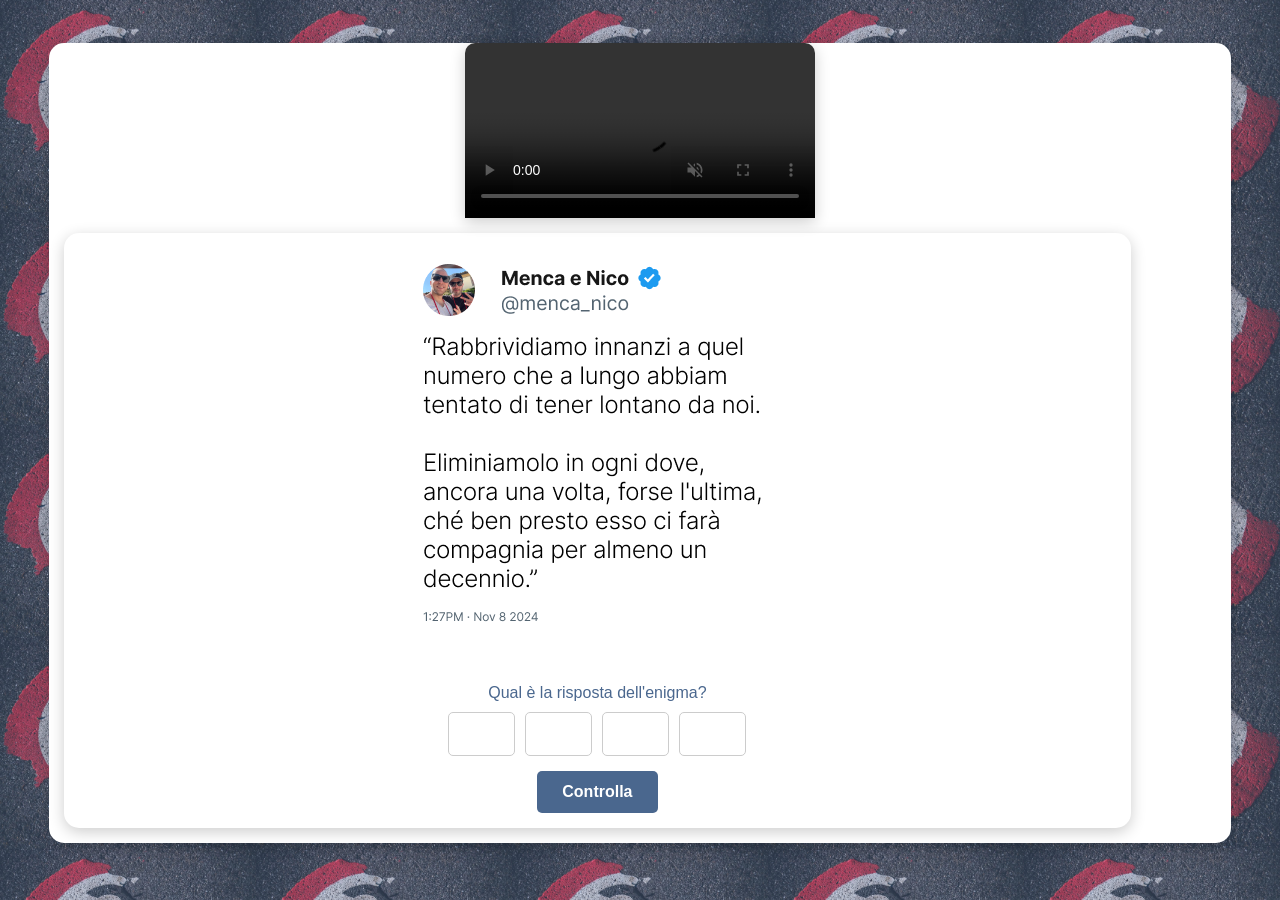
==== index.html @ 26e37686 "Update index.html" ====
<!DOCTYPE html>
<html lang="it">
<head>
    <meta charset="UTF-8">
    <meta name="viewport" content="width=device-width, initial-scale=1.0">
    <title>Menca e Nico</title>
    <link rel="stylesheet" href="style.css">
</head>
<body>
    <!-- Video in cima alla pagina -->
    <div class="container">
    <video src="Video_1.mp4" class="video" controls autoplay muted></video>
    <!-- Prima pagina -->
    <div class="container" id="first-page">
        <img src="Tweet.png" alt="Immagine celebrativa" class="immagine">
        <p class="input-label">Qual è la risposta dell'enigma?</p>
        
        <!-- Input box per la risposta -->
        <div class="input-group">
            <input type="text" maxlength="1" class="digit-input" id="digit-1">
            <input type="text" maxlength="1" class="digit-input" id="digit-2">
            <input type="text" maxlength="1" class="digit-input" id="digit-3">
            <input type="text" maxlength="1" class="digit-input" id="digit-4">
        </div>

        <button onclick="checkAnswer()">Controlla</button>
        <p id="error-message" class="error-message"></p>
    </div>

    <!-- Seconda pagina -->
    <div class="container" id="second-page" style="display: none;">
        <img src="foto.jpeg" alt="Immagine celebrativa" class="immagine">
        <h1>Enigma risolto!</h1>
        <p>Ti sei guadagnato l'accesso al gruppo Whatsapp.</p>
        <a href="https://chat.whatsapp.com/F7QQ3v0i9WNLVDFBoSebLb" target="_blank" class="whatsapp-button">
            <img src="whatsapp-icon.png" alt="WhatsApp Icon" class="whatsapp-icon"> Entra subito!
        </a>
    </div>
</div> 

    <script src="script.js"></script>
</body>
</html>
---- style.css ----
/* Stile di base */
body {
    font-family: 'Roboto', sans-serif;
    background-image: url('image.jpeg');
    background-repeat: repeat;
    background-size: 20%;
    color: #e1e8f0;
    display: flex;
    align-items: center;
    justify-content: center;
    height: 100vh;
    margin: 0;
    position: relative;
}

/* Stile del contenitore */
.container {
    background-color: #ffffff;
    color: #333;
    padding: 15px 15px;
    border-radius: 15px;
    box-shadow: 0 4px 15px rgba(0, 0, 0, 0.2);
    text-align: center;
    width: 90%;
    transition: transform 0.3s;
    margin-top: -15px;
}

.container:hover {
    transform: translateY(-5px);
}

/* Titolo */
.title {
    font-size: 1.6rem;
    font-weight: bold;
    color: #4a678e;
    margin: 0 0 20px;
}

.subtitle {
    font-size: 1rem;
    margin: 0 0 20px;
    color: #555;
}

/* Stile del suggerimento */
.hint-box {
    background-color: #f0f0f0;
    color: #333;
    padding-top: 5px; /* Riduci lo spazio sopra il testo */
    padding-bottom: 5px; /* Riduci lo spazio sotto il testo */
    padding-left: 15px;
    padding-right: 15px;
    border-radius: 10px;
    font-style: italic;
    margin-bottom: 25px;
    font-size: 0.95rem;
}

/* Etichetta input */
.input-label {
    font-size: 1rem;
    margin: 20px 0 10px;
    color: #4a678e;
}

/* Input per le cifre */
.input-group {
    display: flex;
    gap: 10px;
    justify-content: center;
    margin-bottom: 15px;
}

.digit-input {
    width: 45px;
    padding: 10px;
    font-size: 1.2rem;
    text-align: center;
    border-radius: 5px;
    border: 1px solid #ccc;
    transition: border-color 0.2s;
}

.digit-input:focus {
    outline: none;
    border-color: #4a678e;
}

/* Stile del bottone */
button {
    padding: 12px 25px;
    font-size: 1rem;
    font-weight: bold;
    color: #ffffff;
    background-color: #4a678e;
    border: none;
    border-radius: 5px;
    cursor: pointer;
    transition: background-color 0.3s, transform 0.2s;
}

button:hover {
    background-color: #3b5674;
    transform: translateY(-2px);
}

/* Messaggio di errore */
.error-message {
    color: #ff4d4d;
    font-size: 0.9rem;
    margin-top: 15px;
    display: none;
}

/* Bottone WhatsApp */
.whatsapp-button {
    display: inline-flex;
    align-items: center;
    gap: 10px;
    padding: 12px 20px;
    font-size: 1rem;
    font-weight: bold;
    color: #ffffff;
    background-color: #67ad5b; /* Verde WhatsApp */
    border-radius: 5px;
    text-decoration: none;
    transition: background-color 0.3s;
    margin-top: 20px;
}

.whatsapp-button:hover {
    background-color: #1ebe5a;
}

.whatsapp-icon {
    width: 20px;
    height: 20px;
}

.immagine {
    max-width: 100%;
    height: auto;
    border-radius: 10px;
    margin-bottom: 20px;
}

/* Media query per schermi più piccoli */
@media (max-width: 600px) {
    .container {
        max-width: 90%; /* La larghezza massima su dispositivi mobili */
        margin: 0 20px; /* Distanza dai bordi su mobile */
    }
}

.video {
    max-width: 350px; /* stessa larghezza del contenitore */
    width: 90%; /* stessa percentuale di larghezza del contenitore */
    display: block;
    margin: -15px auto 30px; /* posiziona il video in sovrapposizione sopra il contenitore */
    border-radius: 10px 10px 0 0; /* angoli arrotondati solo nella parte superiore */
    box-shadow: 0 4px 15px rgba(0, 0, 0, 0.2);
    z-index: 1;
    position: relative;
}
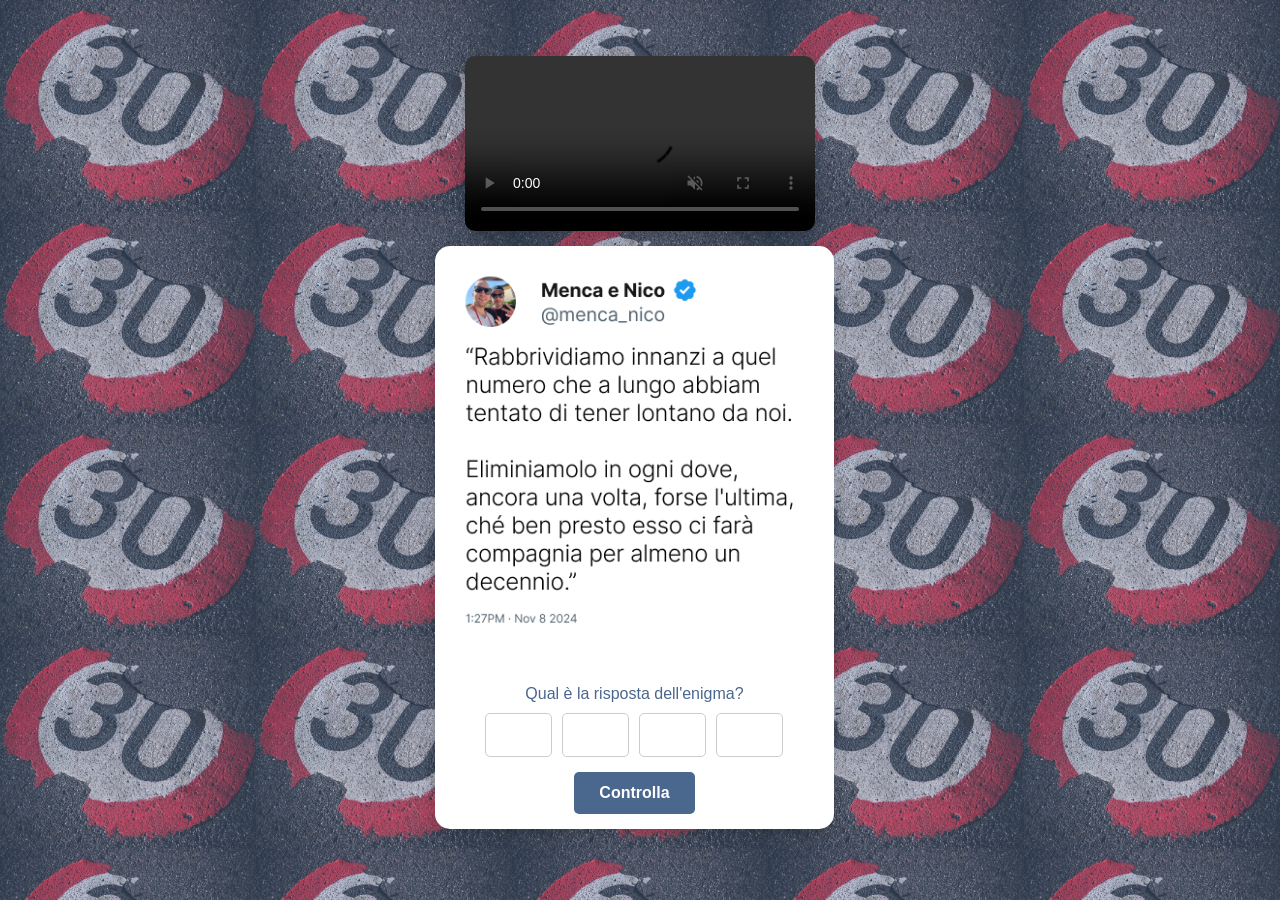
==== commit c9b92ce5: "Update index.html" ====
--- a/index.html
+++ b/index.html
@@ -8,7 +8,7 @@
 </head>
 <body>
     <!-- Video in cima alla pagina -->
-    <div class="container">
+    <div>
     <video src="Video_1.mp4" class="video" controls autoplay muted></video>
     <!-- Prima pagina -->
     <div class="container" id="first-page">
--- a/style.css
+++ b/style.css
@@ -159,7 +159,7 @@
     width: 90%; /* stessa percentuale di larghezza del contenitore */
     display: block;
     margin: -15px auto 30px; /* posiziona il video in sovrapposizione sopra il contenitore */
-    border-radius: 10px 10px 0 0; /* angoli arrotondati solo nella parte superiore */
+    border-radius: 10px 10px 10px 10px; /* angoli arrotondati solo nella parte superiore */
     box-shadow: 0 4px 15px rgba(0, 0, 0, 0.2);
     z-index: 1;
     position: relative;
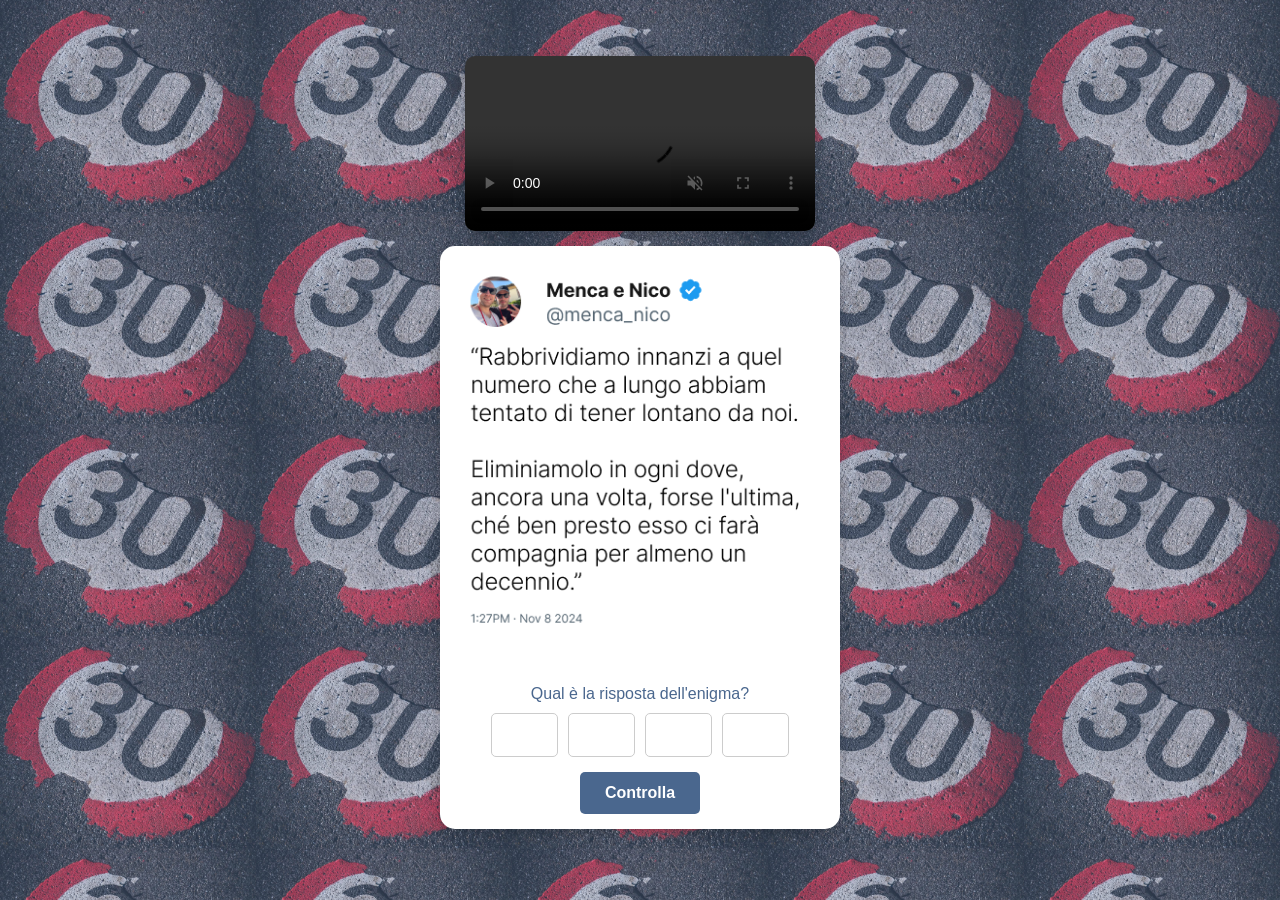
==== commit 3130e9a1: "Update index.html" ====
--- a/index.html
+++ b/index.html
@@ -8,7 +8,7 @@
 </head>
 <body>
     <!-- Video in cima alla pagina -->
-    <div>
+    <div align="center">
     <video src="Video_1.mp4" class="video" controls autoplay muted></video>
     <!-- Prima pagina -->
     <div class="container" id="first-page">
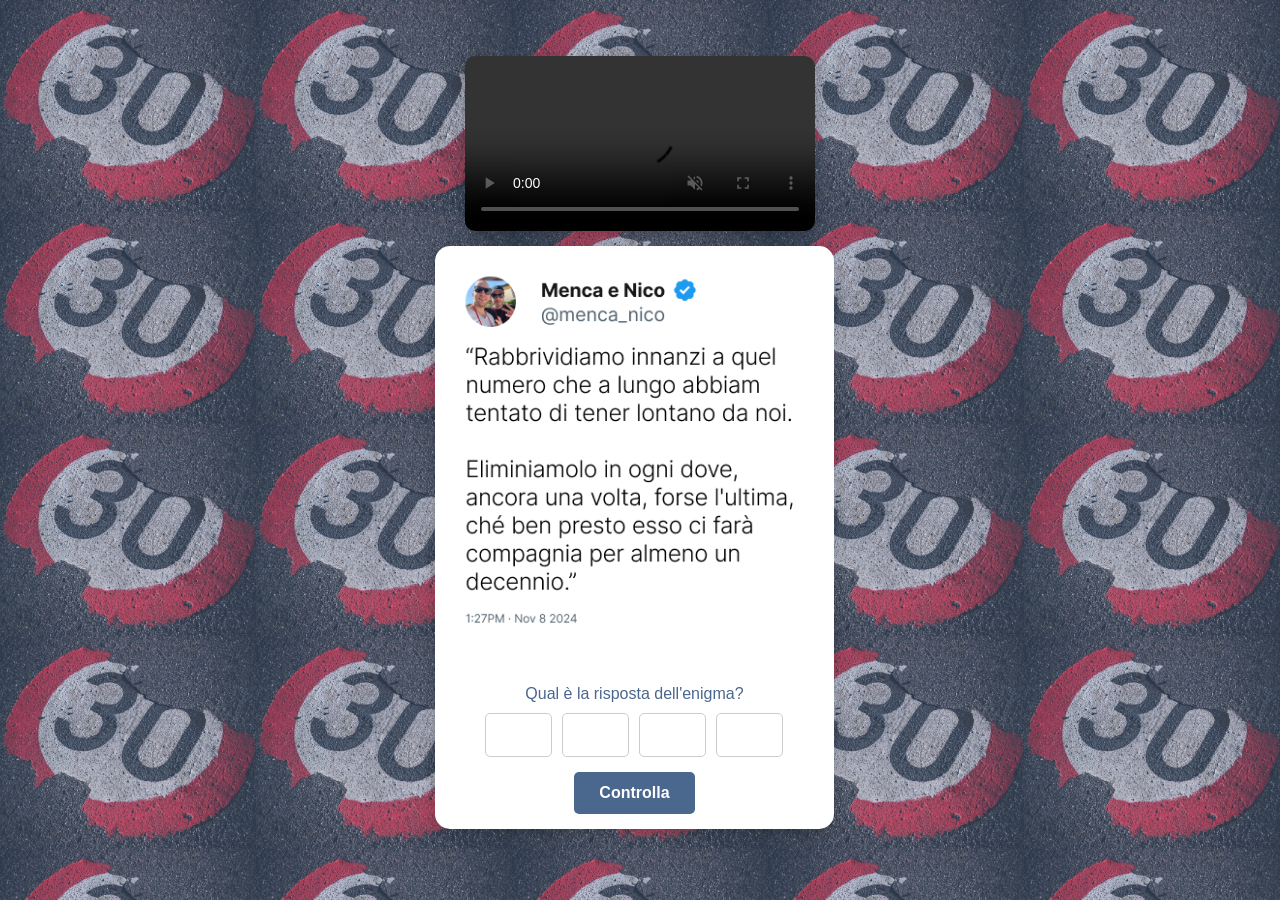
==== commit 69547c45: "Update index.html" ====
--- a/index.html
+++ b/index.html
@@ -8,7 +8,7 @@
 </head>
 <body>
     <!-- Video in cima alla pagina -->
-    <div align="center">
+    <div class="main-container">
     <video src="Video_1.mp4" class="video" controls autoplay muted></video>
     <!-- Prima pagina -->
     <div class="container" id="first-page">
--- a/style.css
+++ b/style.css
@@ -152,6 +152,9 @@
         max-width: 90%; /* La larghezza massima su dispositivi mobili */
         margin: 0 20px; /* Distanza dai bordi su mobile */
     }
+    .video {
+        width: 100%;
+    }
 }
 
 .video {
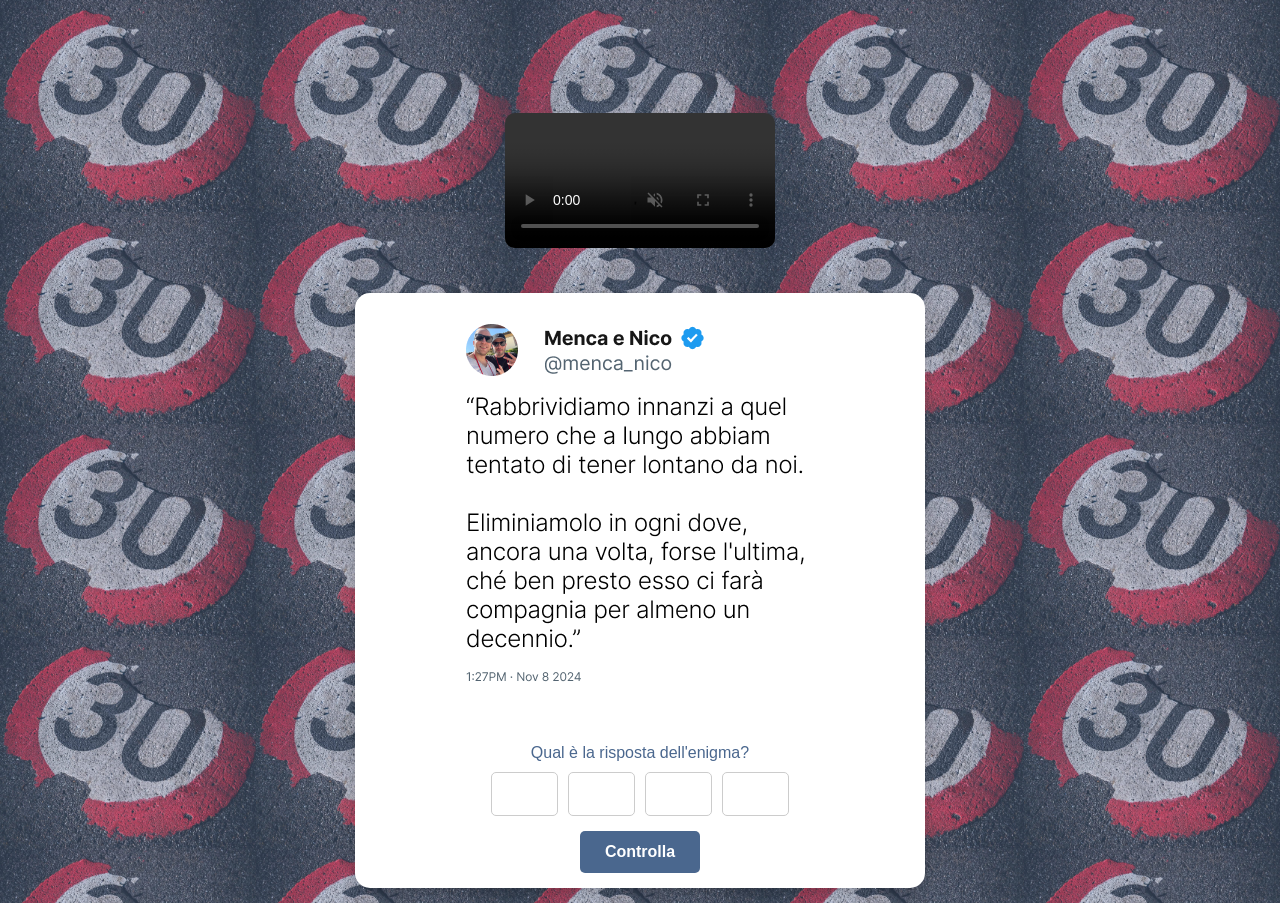
==== commit 932f4c6c: "Update index.html" ====
--- a/index.html
+++ b/index.html
@@ -9,7 +9,9 @@
 <body>
     <!-- Video in cima alla pagina -->
     <div class="main-container">
+    <div class="video-container">
     <video src="Video_1.mp4" class="video" controls autoplay muted></video>
+</div>
     <!-- Prima pagina -->
     <div class="container" id="first-page">
         <img src="Tweet.png" alt="Immagine celebrativa" class="immagine">
--- a/style.css
+++ b/style.css
@@ -10,7 +10,6 @@
     justify-content: center;
     height: 100vh;
     margin: 0;
-    position: relative;
 }
 
 /* Stile del contenitore */
@@ -22,8 +21,9 @@
     box-shadow: 0 4px 15px rgba(0, 0, 0, 0.2);
     text-align: center;
     width: 90%;
-    transition: transform 0.3s;
-    margin-top: -15px;
+    margin-top: 15px;
+    padding-top: 15px;
+    position: relative;
 }
 
 .container:hover {
@@ -140,7 +140,7 @@
 }
 
 .immagine {
-    max-width: 100%;
+    max-width: 80%;
     height: auto;
     border-radius: 10px;
     margin-bottom: 20px;
@@ -152,18 +152,29 @@
         max-width: 90%; /* La larghezza massima su dispositivi mobili */
         margin: 0 20px; /* Distanza dai bordi su mobile */
     }
-    .video {
-        width: 100%;
-    }
 }
 
 .video {
     max-width: 350px; /* stessa larghezza del contenitore */
     width: 90%; /* stessa percentuale di larghezza del contenitore */
     display: block;
-    margin: -15px auto 30px; /* posiziona il video in sovrapposizione sopra il contenitore */
+    margin: 40px auto 30px; /* posiziona il video in sovrapposizione sopra il contenitore */
     border-radius: 10px 10px 10px 10px; /* angoli arrotondati solo nella parte superiore */
-    box-shadow: 0 4px 15px rgba(0, 0, 0, 0.2);
     z-index: 1;
-    position: relative;
 }
+
+.video-container {
+    margin-top: 40px; /* Assicurati che ci sia spazio sopra */
+}
+
+.main-container {
+    display: flex;
+    padding: 15px 15px;
+    flex-direction: column;
+    align-items: center;
+    justify-content: center;
+    width: 100%;
+    max-width: 600px; /* Imposta una larghezza massima per migliorare la centratura */
+    margin-top: 15px;
+    padding-top: 20px;
+}
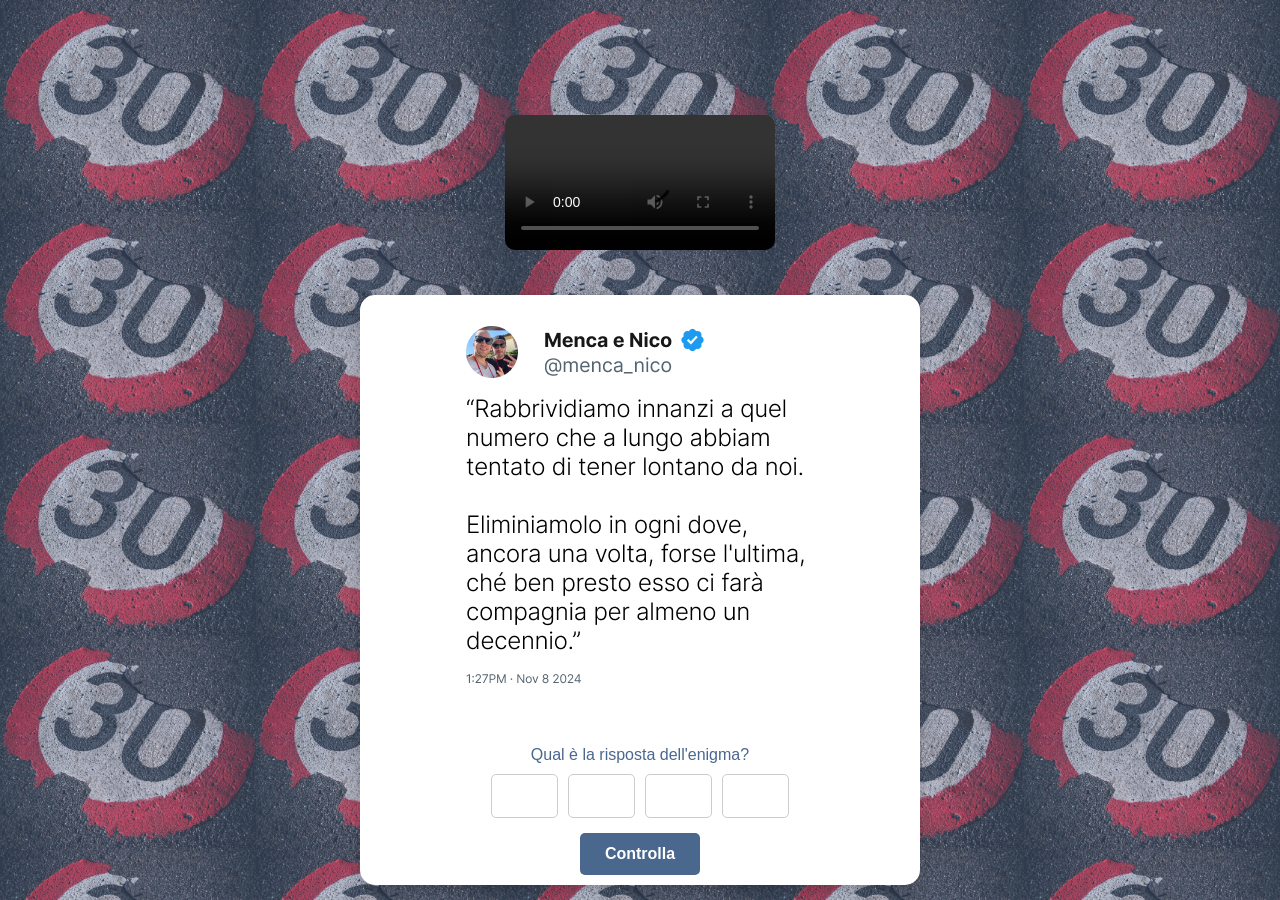
==== commit 4eb79ff2: "Update index.html" ====
--- a/index.html
+++ b/index.html
@@ -10,7 +10,7 @@
     <!-- Video in cima alla pagina -->
     <div class="main-container">
     <div class="video-container">
-    <video src="Video_1.mp4" class="video" controls autoplay muted></video>
+    <video src="Video_1.mp4" class="video" controls autoplay></video>
 </div>
     <!-- Prima pagina -->
     <div class="container" id="first-page">
--- a/style.css
+++ b/style.css
@@ -16,7 +16,7 @@
 .container {
     background-color: #ffffff;
     color: #333;
-    padding: 15px 15px;
+    padding: 10px 10px;
     border-radius: 15px;
     box-shadow: 0 4px 15px rgba(0, 0, 0, 0.2);
     text-align: center;
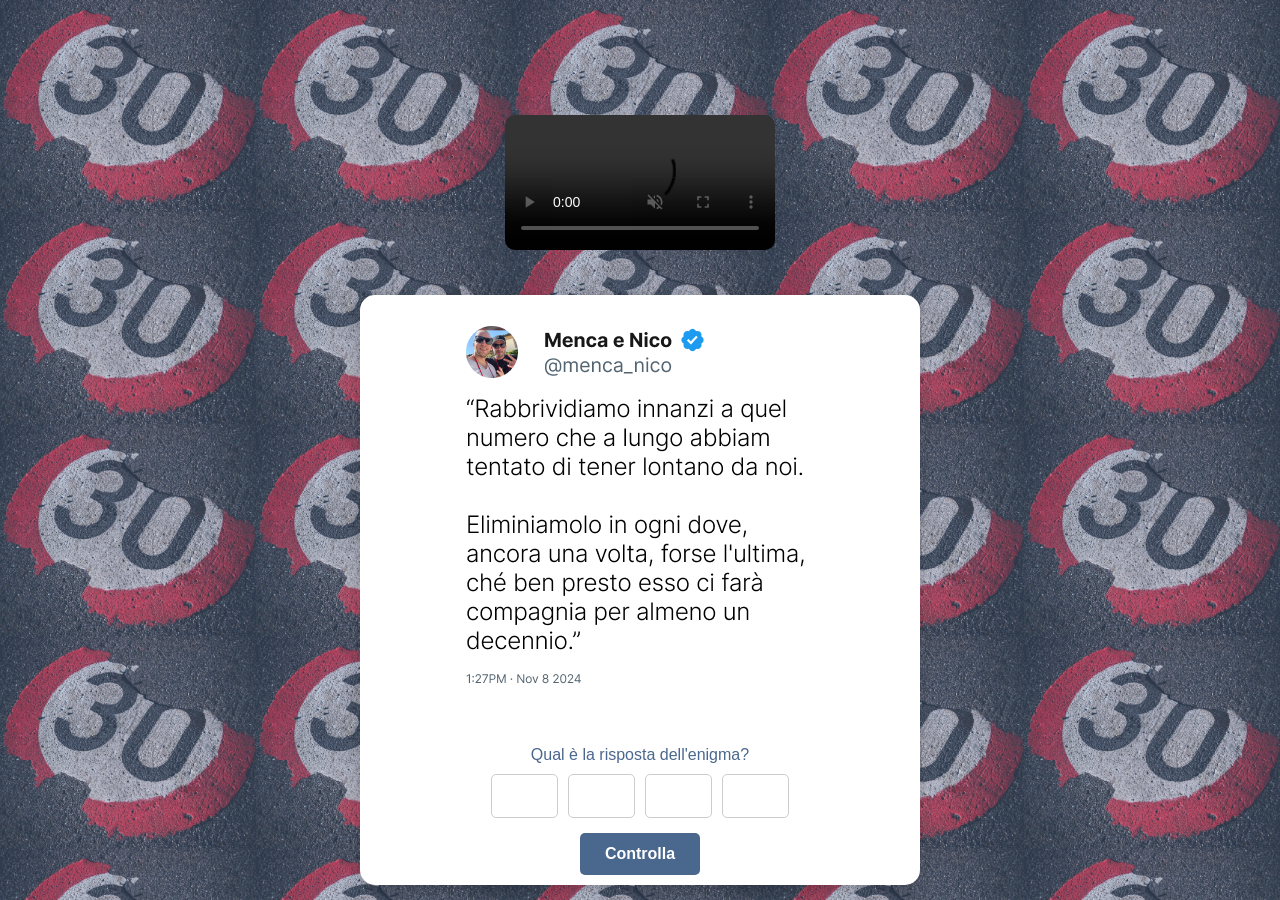
==== commit e4a67744: "Update index.html" ====
--- a/index.html
+++ b/index.html
@@ -10,7 +10,7 @@
     <!-- Video in cima alla pagina -->
     <div class="main-container">
     <div class="video-container">
-    <video src="Video_1.mp4" class="video" controls autoplay></video>
+    <video src="Video_1.mp4" class="video" controls autoplay muted></video>
 </div>
     <!-- Prima pagina -->
     <div class="container" id="first-page">
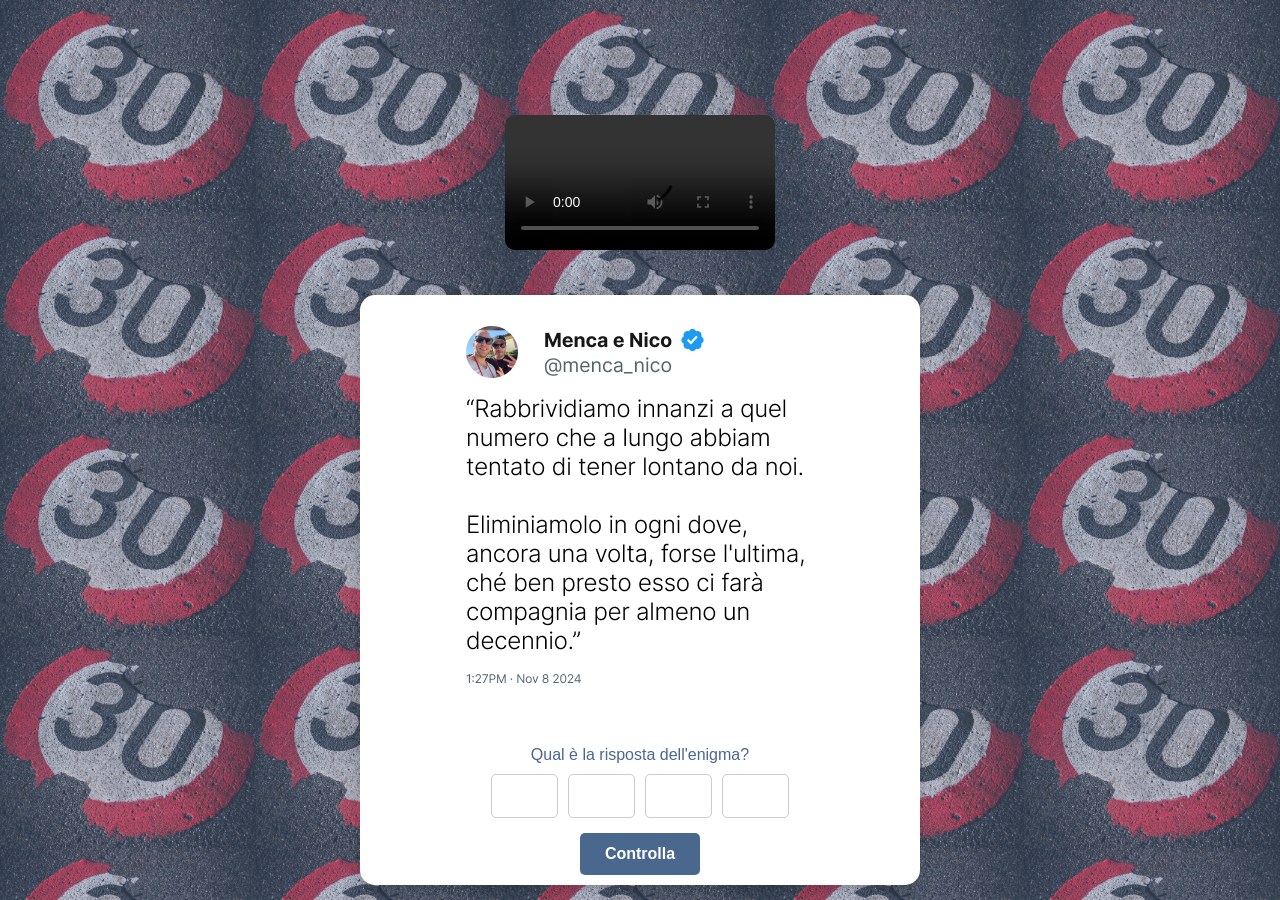
==== commit 3a97e02e: "Update index.html" ====
--- a/index.html
+++ b/index.html
@@ -10,7 +10,7 @@
     <!-- Video in cima alla pagina -->
     <div class="main-container">
     <div class="video-container">
-    <video src="Video_1.mp4" class="video" controls autoplay muted></video>
+    <video src="Video_1.mp4" class="video" controls autoplay></video>
 </div>
     <!-- Prima pagina -->
     <div class="container" id="first-page">
